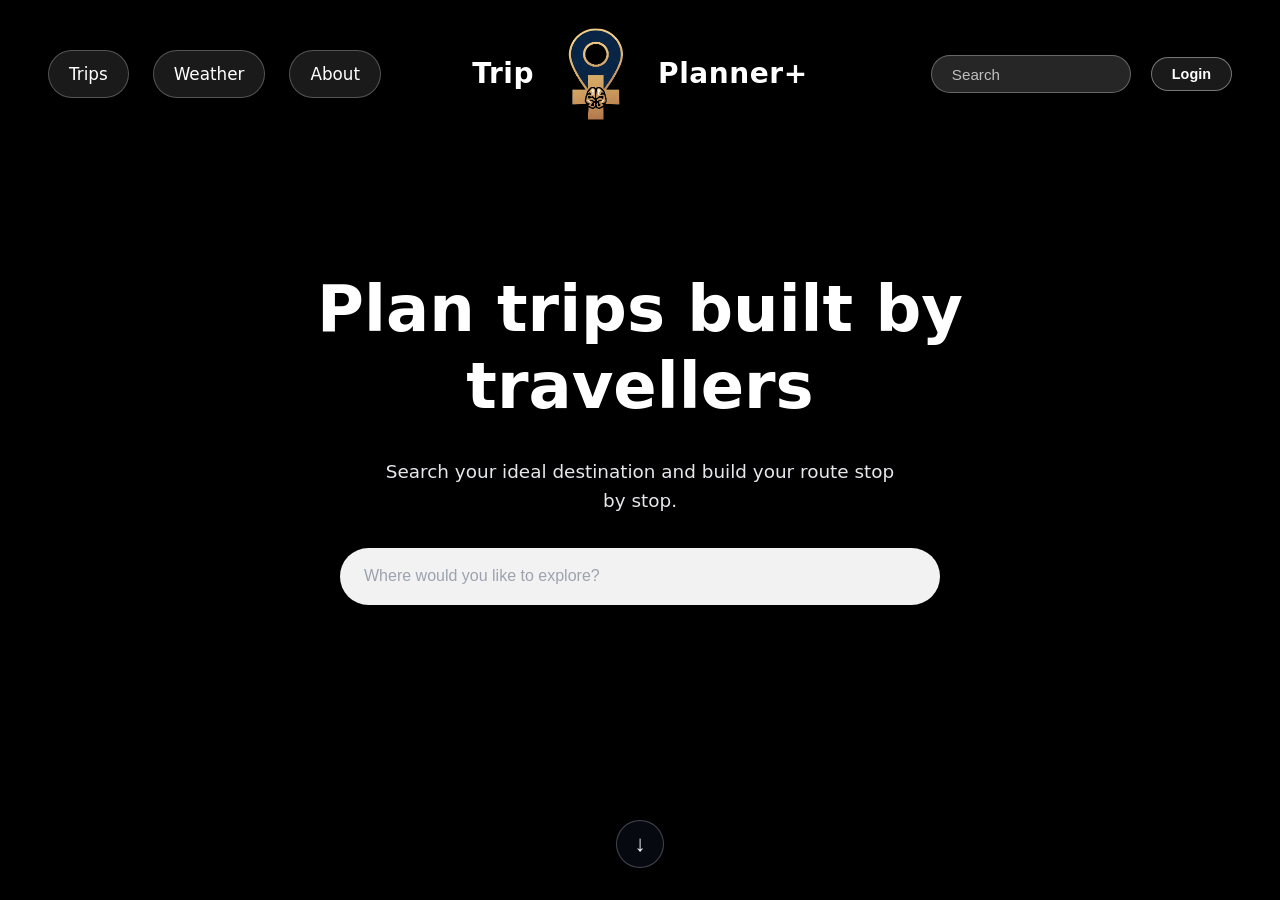
==== index.html @ b5f091ee "Scroll up and down in home, from hero to cards" ====
<!doctype html>
<html lang="en">
    <head>
        <meta charset="UTF-8" />
        <title id="page-title">TripPlanner+</title>
        <meta name="viewport" content="width=device-width, initial-scale=1" />
        <link rel="stylesheet" href="css/styles.css" />
        <link rel="stylesheet" id="page-styles" href="" />
    </head>

    <body>
        <header class="site-header">
            <div class="header-inner">
                <nav class="nav-left">
                    <a href="?page=trips">Trips</a>
                    <a href="?page=weather">Weather</a>
                    <a href="?page=about">About</a>
                </nav>

                <div class="nav-center">
                    <a href="?page=home" class="logo-center">
                        <p>Trip</p>
                        <img
                            class="logo-img"
                            src="media/logo.png"
                            alt="TripPlanner+ Logo"
                        />
                        <p>Planner+</p>
                    </a>
                </div>

                <div class="nav-right">
                    <form class="top-search" role="search">
                        <input
                            id="search-input"
                            type="search"
                            placeholder="Search"
                        />
                    </form>
                    <button class="btn btn-outline">Login</button>
                </div>
            </div>
        </header>

        <main id="page-root" class="page-root">
            <!-- Content loaded here -->
        </main>

        <script src="js/index.js"></script>
        <script src="js/home.js"></script>
        <script src="js/trips.js"></script>
    </body>
</html>
---- css/styles.css ----
/* ====== Reset / Base ====== */
*,
*::before,
*::after {
    box-sizing: border-box;
}

:root {
    --header-height: 70px; /* match your real header height */
}

html,
body {
    margin: 0;
    padding: 0;
    font-family:
        system-ui,
        -apple-system,
        BlinkMacSystemFont,
        "Segoe UI",
        sans-serif;
    background: #f9fafb;
    color: #111827;
    line-height: 1.6;
    overflow: hidden;
}

/* ====== Header ====== */
.site-header {
    position: fixed;
    top: 1.5rem;
    left: 0;
    right: 0;
    height: 80px;
    background: transparent;
    z-index: 100;
    display: flex;
    align-items: center;
}

.header-inner {
    width: 100%;
    max-width: 1400px;
    margin: 0 auto;
    padding: 0 3rem;
    display: grid;
    grid-template-columns: 1fr auto 1fr;
    align-items: center;
    gap: 4rem;
    height: 100%;
}

.page-root {
    padding: 0 1.5rem 3rem;
    max-width: 90%;
    margin: 0 auto;
    margin-top: var(--header-height); /* push content below navbar */
}

body.scrolled .site-header {
    background: #ffffff;
    border-bottom: 1px solid #e5e7eb;
}

/* Left nav */
/* Left nav - larger, transparent buttons */
.nav-left {
    display: flex;
    gap: 1.5rem;
    align-items: center;
    justify-self: start;
}

.nav-left a {
    text-decoration: none;
    color: #ffffff;
    font-size: 1.05rem;
    font-weight: 500;
    padding: 0.6rem 1.25rem;
    border-radius: 999px;
    border: 1px solid rgba(255, 255, 255, 0.25);
    background: rgba(255, 255, 255, 0.1);
    transition: all 0.2s ease;
}

.nav-left a:hover {
    background: rgba(255, 255, 255, 0.2);
    border-color: rgba(255, 255, 255, 0.4);
}

.nav-left a.active {
    background: rgba(4, 120, 87, 0.3);
    border-color: rgba(4, 120, 87, 0.5);
}

/* Center: Trip [Logo] Planner */
.nav-center {
    display: flex;
    align-items: center;
    justify-content: center;
    gap: 1rem;
}

.logo-center {
    display: flex;
    align-items: center;
    gap: 1rem;
    text-decoration: none;
    color: #ffffff;
    font-size: 1.75rem; /* much larger */
    font-weight: 700;
    letter-spacing: 0.02em;
}

.logo-img {
    height: 92px; /* larger logo */
    width: 92px;
    object-fit: contain;
}

/* Right: search + login */
.nav-right {
    display: flex;
    align-items: center;
    gap: 1.25rem;
    justify-self: end;
}

.top-search input {
    border-radius: 999px;
    border: 1px solid rgba(255, 255, 255, 0.3);
    background: rgba(255, 255, 255, 0.15);
    padding: 0.6rem 1.25rem;
    font-size: 0.95rem;
    width: 200px;
    outline: none;
    color: #fff;
    transition: all 0.2s ease;
}

.top-search input::placeholder {
    color: rgba(255, 255, 255, 0.7);
}

.top-search input:focus {
    border-color: rgba(255, 255, 255, 0.6);
    background: rgba(255, 255, 255, 0.25);
}

/* Buttons */
.btn {
    border-radius: 999px;
    border: none;
    padding: 0.5rem 1.2rem;
    font-size: 0.9rem;
    font-weight: 600;
    cursor: pointer;
    transition: all 0.2s ease;
}

.btn-outline {
    border-radius: 999px;
    border: 1px solid rgba(255, 255, 255, 0.4);
    background: rgba(255, 255, 255, 0.1);
    color: #fff;
    padding: 0.5rem 1.25rem;
    font-size: 0.9rem;
    font-weight: 600;
    cursor: pointer;
    transition: all 0.2s ease;
}

.btn-outline:hover {
    background: #ffffff;
    color: #111827;
}

.page-root {
    padding: 0;
    margin: 0;
    width: 100%;
    max-width: 100%;
}

/* ====== Footer ====== */
.site-footer {
    background: #f3f4f6;
    border-top: 1px solid #e5e7eb;
    padding: 1.5rem 1.5rem;
    text-align: center;
    color: #6b7280;
    font-size: 0.875rem;
}
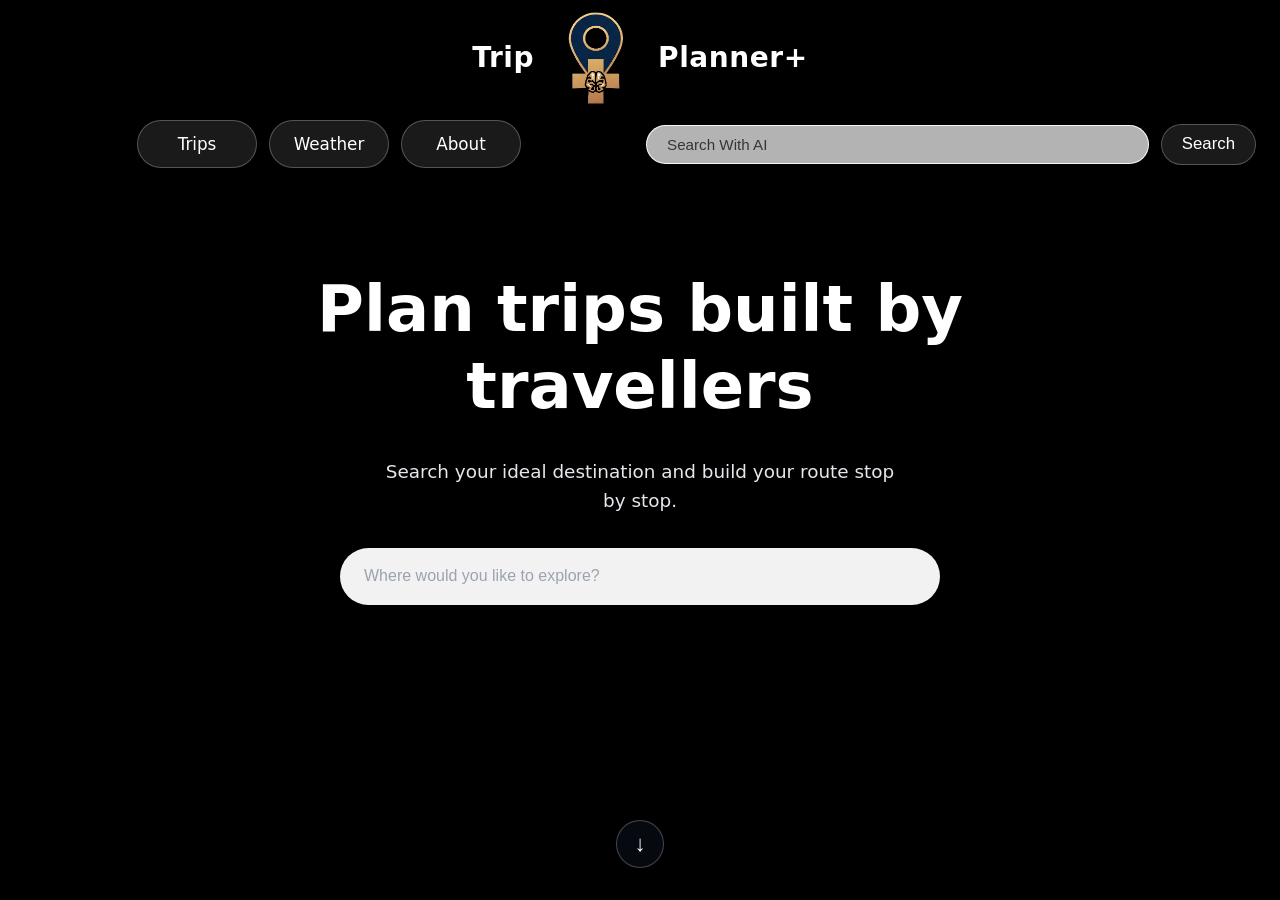
==== commit 7213cc8b: "Home fully responsive" ====
--- a/index.html
+++ b/index.html
@@ -10,7 +10,7 @@
 
     <body>
         <header class="site-header">
-            <div class="header-inner">
+            <div class="navbar">
                 <nav class="nav-left">
                     <a href="?page=trips">Trips</a>
                     <a href="?page=weather">Weather</a>
@@ -34,10 +34,10 @@
                         <input
                             id="search-input"
                             type="search"
-                            placeholder="Search"
+                            placeholder="Search With AI"
                         />
                     </form>
-                    <button class="btn btn-outline">Login</button>
+                    <button class="btn btn-outline">Search</button>
                 </div>
             </div>
         </header>
--- a/css/styles.css
+++ b/css/styles.css
@@ -1,12 +1,14 @@
-/* ====== Reset / Base ====== */
+:root {
+    --header-height: 70px;
+    --gold: 210, 163, 100; /* #d2a364 */
+    --gold-transparent: rgba(210, 163, 100, 0.7);
+}
+
+/* Reset / base */
 *,
 *::before,
 *::after {
     box-sizing: border-box;
-}
-
-:root {
-    --header-height: 70px; /* match your real header height */
 }
 
 html,
@@ -25,7 +27,29 @@
     overflow: hidden;
 }
 
-/* ====== Header ====== */
+.no-drag,
+.site-header,
+.logo-center,
+.home-card,
+.nav-left a,
+.nav-right *,
+h1,
+h2,
+h3,
+p,
+img {
+    -webkit-user-drag: none;
+    user-select: none;
+}
+
+h1,
+h2,
+h3,
+p {
+    text-shadow: 2px 4px 16px rgba(0, 0, 0, 1);
+}
+
+/* Header */
 .site-header {
     position: fixed;
     top: 1.5rem;
@@ -38,40 +62,134 @@
     align-items: center;
 }
 
-.header-inner {
+body.scrolled .site-header {
+    background: #ffffff;
+    border-bottom: 1px solid #e5e7eb;
+}
+
+.page-root {
+    padding: 0;
+    margin: 0;
+    width: 100%;
+    max-width: 100%;
+}
+
+/* Main navbar container */
+.navbar {
     width: 100%;
     max-width: 1400px;
     margin: 0 auto;
     padding: 0 3rem;
-    display: grid;
-    grid-template-columns: 1fr auto 1fr;
-    align-items: center;
-    gap: 4rem;
-    height: 100%;
-}
-
-.page-root {
-    padding: 0 1.5rem 3rem;
-    max-width: 90%;
-    margin: 0 auto;
-    margin-top: var(--header-height); /* push content below navbar */
-}
-
-body.scrolled .site-header {
-    background: #ffffff;
-    border-bottom: 1px solid #e5e7eb;
+
+    display: flex;
+    align-items: center;
+    justify-content: space-between;
+    gap: 3rem;
 }
 
 /* Left nav */
-/* Left nav - larger, transparent buttons */
 .nav-left {
     display: flex;
+    flex: 0 0 auto;
     gap: 1.5rem;
     align-items: center;
-    justify-self: start;
 }
 
 .nav-left a {
+    text-decoration: none;
+    color: #ffffff;
+    font-size: 1.05rem;
+    width: 120px;
+    font-weight: 500;
+    display: inline-flex;
+    justify-content: center;
+    align-items: center;
+    text-align: center;
+    padding: 0.6rem 1.25rem;
+    border-radius: 999px;
+    border: 1px solid rgba(255, 255, 255, 0.25);
+    background: rgba(255, 255, 255, 0.1);
+    transition: all 0.2s ease;
+    backdrop-filter: blur(8px);
+}
+
+.nav-left a:hover {
+    background: var(--gold-transparent);
+    border-color: rgba(255, 255, 255, 0.4);
+}
+
+.nav-left a.active {
+    background: var(--gold-transparent);
+    border-color: var(--gold-transparent);
+}
+
+/* Center logo/title */
+.nav-center {
+    display: flex;
+    flex: 0 1 auto;
+    text-align: center;
+    align-items: center;
+    justify-content: center;
+    gap: 1rem;
+}
+
+.logo-center {
+    display: flex;
+    align-items: center;
+    gap: 1rem;
+    text-decoration: none;
+    color: #ffffff;
+    font-size: 1.75rem;
+    font-weight: 700;
+    letter-spacing: 0.02em;
+}
+
+.logo-img {
+    height: 92px;
+    width: 92px;
+    object-fit: contain;
+}
+
+/* Right: search + login */
+.nav-right {
+    display: flex;
+    align-items: center;
+    gap: 1.25rem;
+    flex: 1 1 0;
+    max-width: 660px; /* or clamp here too if you want */
+}
+
+.top-search {
+    display: flex;
+    align-items: center;
+    gap: 0.5rem;
+    width: 100%;
+}
+
+.top-search input {
+    flex: 1 1 auto;
+    width: clamp(200px, 100%, 460px); /* min 200px, max 460px */
+    border-radius: 999px;
+    border: 1px solid rgba(255, 255, 255, 0.9);
+    background: rgba(255, 255, 255, 0.7);
+    padding: 0.6rem 1.25rem;
+    font-size: 0.95rem;
+    outline: none;
+    color: rgba(0, 0, 0, 1);
+    transition: all 0.2s ease;
+    backdrop-filter: blur(8px);
+}
+
+.top-search input::placeholder {
+    color: rgba(0, 0, 0, 0.7);
+}
+
+.top-search input:focus {
+    border-color: rgba(255, 255, 255, 0.6);
+    background: rgba(255, 255, 255, 0.25);
+}
+
+.nav-right button {
     text-decoration: none;
     color: #ffffff;
     font-size: 1.05rem;
@@ -81,74 +199,12 @@
     border: 1px solid rgba(255, 255, 255, 0.25);
     background: rgba(255, 255, 255, 0.1);
     transition: all 0.2s ease;
-}
-
-.nav-left a:hover {
-    background: rgba(255, 255, 255, 0.2);
-    border-color: rgba(255, 255, 255, 0.4);
-}
-
-.nav-left a.active {
-    background: rgba(4, 120, 87, 0.3);
-    border-color: rgba(4, 120, 87, 0.5);
-}
-
-/* Center: Trip [Logo] Planner */
-.nav-center {
-    display: flex;
-    align-items: center;
-    justify-content: center;
-    gap: 1rem;
-}
-
-.logo-center {
-    display: flex;
-    align-items: center;
-    gap: 1rem;
-    text-decoration: none;
-    color: #ffffff;
-    font-size: 1.75rem; /* much larger */
-    font-weight: 700;
-    letter-spacing: 0.02em;
-}
-
-.logo-img {
-    height: 92px; /* larger logo */
-    width: 92px;
-    object-fit: contain;
-}
-
-/* Right: search + login */
-.nav-right {
-    display: flex;
-    align-items: center;
-    gap: 1.25rem;
-    justify-self: end;
-}
-
-.top-search input {
-    border-radius: 999px;
-    border: 1px solid rgba(255, 255, 255, 0.3);
-    background: rgba(255, 255, 255, 0.15);
-    padding: 0.6rem 1.25rem;
-    font-size: 0.95rem;
-    width: 200px;
-    outline: none;
-    color: #fff;
-    transition: all 0.2s ease;
-}
-
-.top-search input::placeholder {
-    color: rgba(255, 255, 255, 0.7);
-}
-
-.top-search input:focus {
-    border-color: rgba(255, 255, 255, 0.6);
-    background: rgba(255, 255, 255, 0.25);
-}
-
-/* Buttons */
+    backdrop-filter: blur(8px);
+}
+
+/* Generic buttons */
 .btn {
+    width: 100px;
     border-radius: 999px;
     border: none;
     padding: 0.5rem 1.2rem;
@@ -156,13 +212,14 @@
     font-weight: 600;
     cursor: pointer;
     transition: all 0.2s ease;
+    backdrop-filter: blur(8px);
 }
 
 .btn-outline {
     border-radius: 999px;
     border: 1px solid rgba(255, 255, 255, 0.4);
     background: rgba(255, 255, 255, 0.1);
-    color: #fff;
+    color: rgba(195, 143, 87, 0.5);
     padding: 0.5rem 1.25rem;
     font-size: 0.9rem;
     font-weight: 600;
@@ -171,23 +228,83 @@
 }
 
 .btn-outline:hover {
-    background: #ffffff;
+    background: var(--gold-transparent);
     color: #111827;
 }
 
-.page-root {
-    padding: 0;
-    margin: 0;
-    width: 100%;
-    max-width: 100%;
-}
-
-/* ====== Footer ====== */
-.site-footer {
-    background: #f3f4f6;
-    border-top: 1px solid #e5e7eb;
-    padding: 1.5rem 1.5rem;
-    text-align: center;
-    color: #6b7280;
-    font-size: 0.875rem;
-}
+@media (max-width: 1324px) and (min-width: 768px) {
+    .site-header {
+        position: fixed;
+        top: 3rem; /* keep same offset */
+    }
+
+    .navbar {
+        top: 1.5rem;
+        padding: 0.5rem 1.5rem; /* adds a bit of top/bottom, keeps header top constant */
+        flex-wrap: wrap;
+        row-gap: 0.75rem;
+        column-gap: 0.75rem;
+    }
+
+    .nav-left,
+    .nav-right {
+        order: 1; /* both on the first row */
+        flex: 1 1 0; /* same width on each side */
+        display: flex;
+        justify-content: center; /* center their a/button children */
+        gap: 0.75rem;
+    }
+
+    .nav-center {
+        order: 0;
+        flex-basis: 100%;
+        display: flex;
+        justify-content: center;
+    }
+
+    .nav-left a,
+    .nav-right a,
+    .nav-right button {
+        text-align: center;
+    }
+}
+
+@media (max-width: 768px) {
+    .site-header {
+        position: fixed;
+        top: 4.6rem; /* keep same offset */
+    }
+
+    .navbar {
+        top: 1.5rem;
+        padding: 0 1rem;
+        flex-direction: column; /* stack vertically */
+        align-items: center;
+        gap: 0.75rem;
+    }
+
+    .nav-center {
+        /* logo first */
+        order: 1;
+        width: auto;
+        display: flex;
+        justify-content: center;
+    }
+
+    .nav-left {
+        /* buttons second */
+        order: 2;
+        display: flex;
+        justify-content: space-evenly;
+        gap: 0.5rem;
+        width: 100%;
+    }
+
+    .nav-right {
+        /* search/login third */
+        order: 3;
+        display: flex;
+        gap: 0.5rem;
+        width: 100%;
+    }
+}
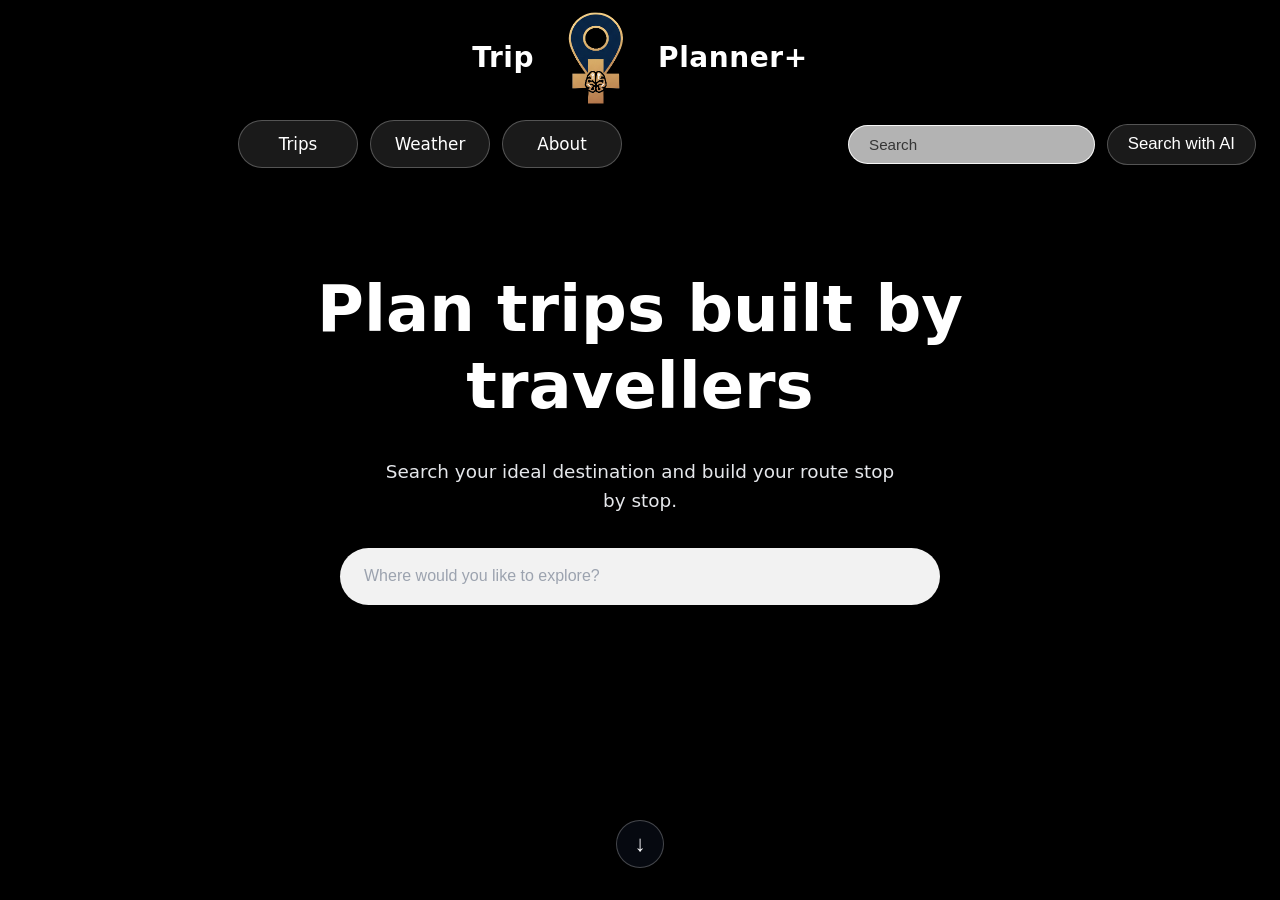
==== commit 3933839b: "Home and trips done (trips needs to be a bit more responsive)" ====
--- a/index.html
+++ b/index.html
@@ -34,10 +34,10 @@
                         <input
                             id="search-input"
                             type="search"
-                            placeholder="Search With AI"
+                            placeholder="Search"
                         />
                     </form>
-                    <button class="btn btn-outline">Search</button>
+                    <button class="btn btn-outline">Search with AI</button>
                 </div>
             </div>
         </header>
@@ -45,7 +45,6 @@
         <main id="page-root" class="page-root">
             <!-- Content loaded here -->
         </main>
-
         <script src="js/index.js"></script>
         <script src="js/home.js"></script>
         <script src="js/trips.js"></script>
--- a/css/styles.css
+++ b/css/styles.css
@@ -156,7 +156,7 @@
     align-items: center;
     gap: 1.25rem;
     flex: 1 1 0;
-    max-width: 660px; /* or clamp here too if you want */
+    max-width: 408px;
 }
 
 .top-search {
@@ -193,6 +193,9 @@
     text-decoration: none;
     color: #ffffff;
     font-size: 1.05rem;
+    width: fit-content;
+    display: inline-flex;
+    white-space: nowrap;
     font-weight: 500;
     padding: 0.6rem 1.25rem;
     border-radius: 999px;
@@ -204,10 +207,11 @@
 
 /* Generic buttons */
 .btn {
-    width: 100px;
+    width: auto;
     border-radius: 999px;
     border: none;
     padding: 0.5rem 1.2rem;
+    white-space: wrap;
     font-size: 0.9rem;
     font-weight: 600;
     cursor: pointer;
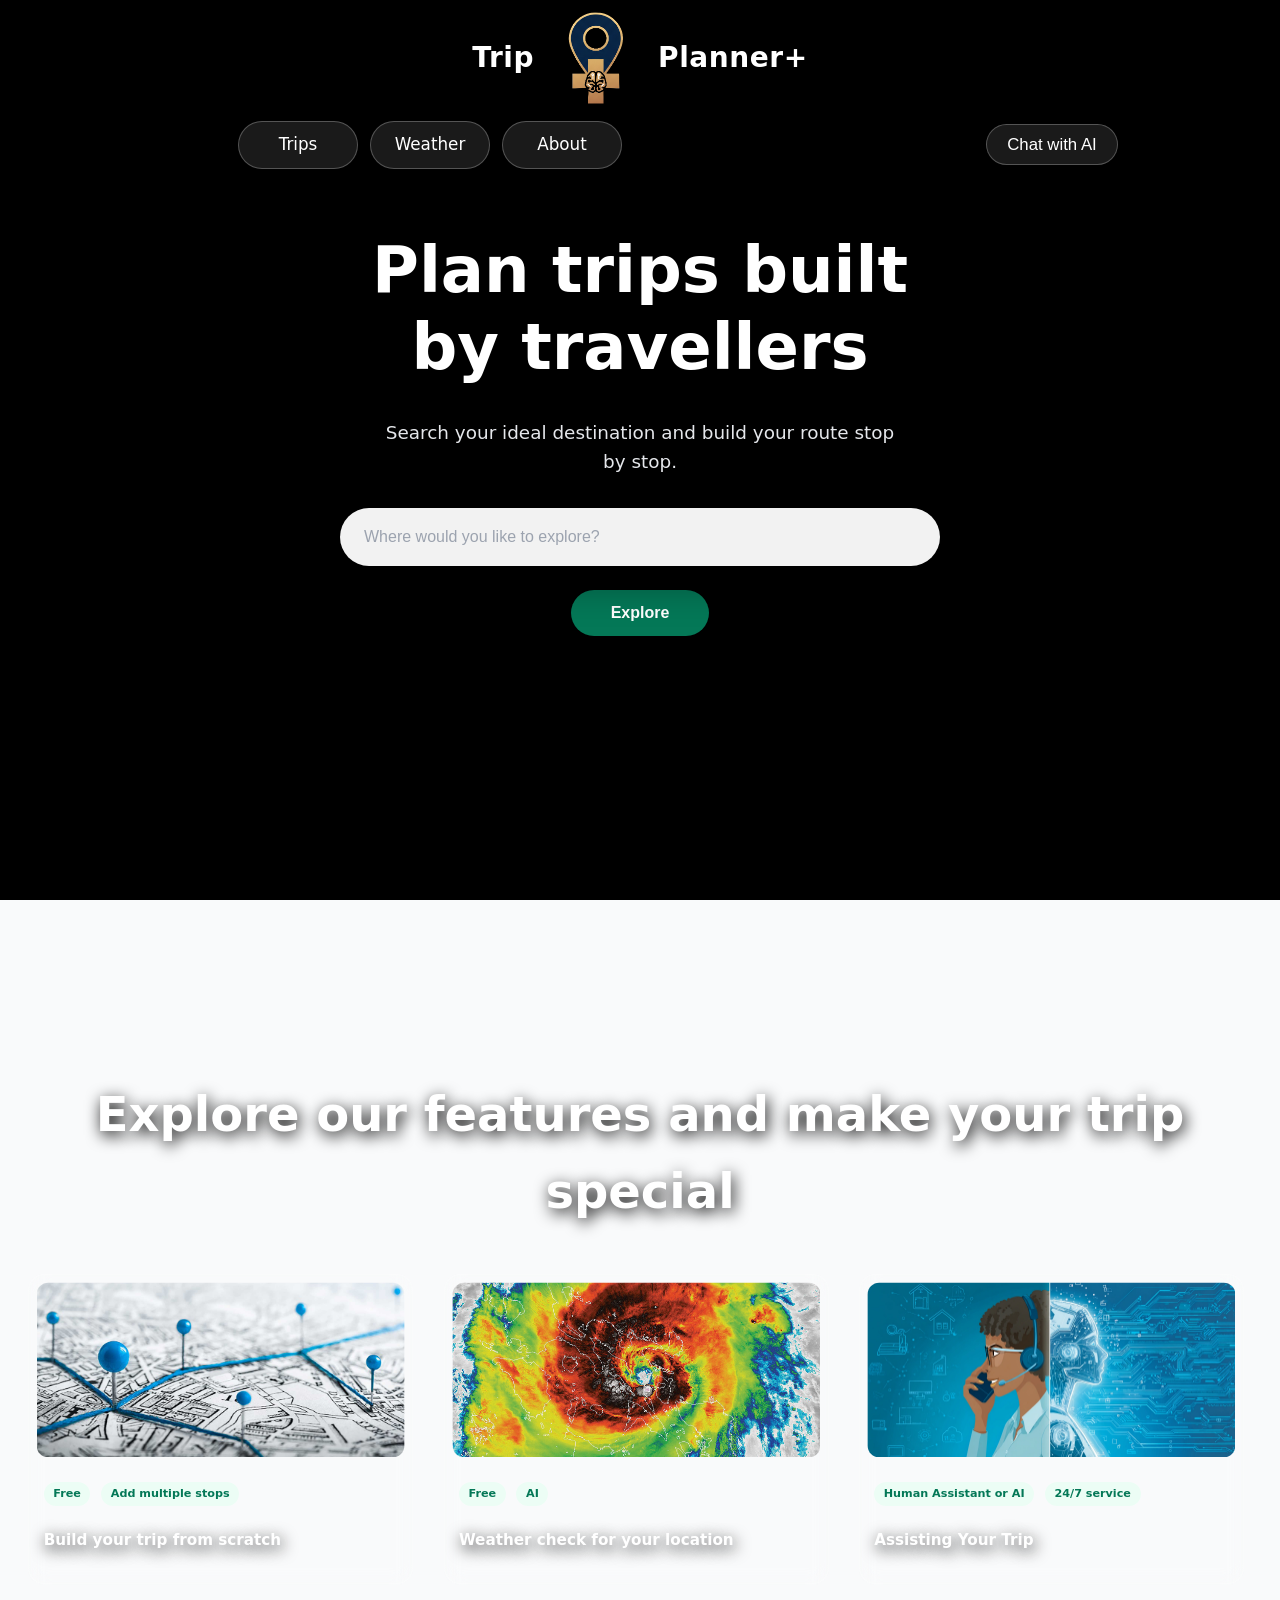
==== commit 03a5702d: "Chat with AI implemented" ====
--- a/index.html
+++ b/index.html
@@ -5,6 +5,7 @@
         <title id="page-title">TripPlanner+</title>
         <meta name="viewport" content="width=device-width, initial-scale=1" />
         <link rel="stylesheet" href="css/styles.css" />
+        <link rel="stylesheet" href="css/chat.css" />
         <link rel="stylesheet" id="page-styles" href="" />
     </head>
 
@@ -30,23 +31,39 @@
                 </div>
 
                 <div class="nav-right">
-                    <form class="top-search" role="search">
-                        <input
-                            id="search-input"
-                            type="search"
-                            placeholder="Search"
-                        />
-                    </form>
-                    <button class="btn btn-outline">Search with AI</button>
+                    <button class="btn btn-outline" id="ai-chat-btn" type="button">Chat with AI</button>
                 </div>
             </div>
         </header>
 
+        <!-- AI chat -->
+        <div class="ai-chat-overlay" id="ai-chat-overlay">
+            <div class="ai-chat-popup">
+                <div class="ai-chat-header">
+                    <h3>Trip Suggestions</h3>
+                    <button class="ai-chat-close" id="ai-chat-close">&times;</button>
+                </div>
+                <div class="ai-chat-messages" id="ai-chat-messages">
+                    <div class="ai-message incoming">
+                        <p>Hi! I'm your personal AI travel assistant. Ask me for destination ideas, activity suggestions or travel tips!</p>
+                    </div>
+                </div>
+                <form class="ai-chat-input" id="ai-chat-form">
+                    <input type="text" id="ai-chat-input" placeholder="Ask for trip suggestions..." autocomplete="off" />
+                    <button type="submit" class="ai-send-btn">Send</button>
+                </form>
+            </div>
+        </div>
+
         <main id="page-root" class="page-root">
             <!-- Content loaded here -->
         </main>
+        <script src="js/config.js"></script>
         <script src="js/index.js"></script>
         <script src="js/home.js"></script>
         <script src="js/trips.js"></script>
+        <script src="js/about.js"></script>
+        <script src="js/weather.js"></script>
+        <script src="js/ai.js"></script>
     </body>
 </html>
--- a/css/styles.css
+++ b/css/styles.css
@@ -1,5 +1,6 @@
 :root {
     --header-height: 70px;
+    --header-actual-height: 5.5rem;
     --gold: 210, 163, 100; /* #d2a364 */
     --gold-transparent: rgba(210, 163, 100, 0.7);
 }
@@ -24,7 +25,8 @@
     background: #f9fafb;
     color: #111827;
     line-height: 1.6;
-    overflow: hidden;
+    overflow-x: hidden;
+    overflow-y: auto;
 }
 
 .no-drag,
@@ -52,23 +54,28 @@
 /* Header */
 .site-header {
     position: fixed;
-    top: 1.5rem;
+    top: 0;
     left: 0;
     right: 0;
-    height: 80px;
-    background: transparent;
+    background: rgba(0, 0, 0, 0.6);
+    backdrop-filter: blur(10px);
+    -webkit-backdrop-filter: blur(10px);
     z-index: 100;
     display: flex;
     align-items: center;
+    padding-bottom: 0.5rem;
 }
 
 body.scrolled .site-header {
-    background: #ffffff;
+    background: rgba(255, 255, 255, 0.65);
+    backdrop-filter: blur(12px);
+    -webkit-backdrop-filter: blur(12px);
     border-bottom: 1px solid #e5e7eb;
 }
 
 .page-root {
     padding: 0;
+    padding-top: calc(var(--header-actual-height) + 1rem);
     margin: 0;
     width: 100%;
     max-width: 100%;
@@ -125,15 +132,16 @@
 
 /* Center logo/title */
 .nav-center {
-    display: flex;
+    display: flex;  
     flex: 0 1 auto;
     text-align: center;
     align-items: center;
+    align-self: center;
     justify-content: center;
     gap: 1rem;
 }
 
-.logo-center {
+.logo-center, .empty-trips-message {
     display: flex;
     align-items: center;
     gap: 1rem;
@@ -237,9 +245,13 @@
 }
 
 @media (max-width: 1324px) and (min-width: 768px) {
+    :root {
+        --header-actual-height: 10rem;
+    }
+
     .site-header {
         position: fixed;
-        top: 3rem; /* keep same offset */
+        top: 0;
     }
 
     .navbar {
@@ -274,17 +286,22 @@
 }
 
 @media (max-width: 768px) {
+    :root {
+        --header-actual-height: 14rem;
+    }
+
     .site-header {
         position: fixed;
-        top: 4.6rem; /* keep same offset */
+        top: 0;
+        overflow: hidden;
     }
 
     .navbar {
         top: 1.5rem;
-        padding: 0 1rem;
+        padding: 0.5rem 1rem;
         flex-direction: column; /* stack vertically */
         align-items: center;
-        gap: 0.75rem;
+        gap: 0.5rem;
     }
 
     .nav-center {
@@ -295,20 +312,55 @@
         justify-content: center;
     }
 
+    .logo-img {
+        height: 64px;
+        width: 64px;
+    }
+
+    .logo-center {
+        font-size: 1.25rem;
+        gap: 0.5rem;
+    }
+
     .nav-left {
         /* buttons second */
         order: 2;
         display: flex;
-        justify-content: space-evenly;
+        justify-content: center;
+        flex-wrap: wrap;
         gap: 0.5rem;
         width: 100%;
+    }
+
+    .nav-left a {
+        width: auto;
+        min-width: 80px;
+        padding: 0.5rem 0.75rem;
+        font-size: 0.9rem;
     }
 
     .nav-right {
         /* search/login third */
         order: 3;
         display: flex;
+        flex-wrap: wrap;
+        justify-content: center;
         gap: 0.5rem;
         width: 100%;
     }
-}
+
+    .nav-right button {
+        font-size: 0.85rem;
+        padding: 0.5rem 0.75rem;
+    }
+
+    .top-search {
+        flex: 1 1 100%;
+        min-width: 0;
+    }
+
+    .top-search input {
+        width: 100%;
+        min-width: 0;
+    }
+}
--- a/css/chat.css
+++ b/css/chat.css
@@ -0,0 +1,207 @@
+/* AI Chat Popup Styles */
+
+.ai-chat-overlay {
+    position: fixed;
+    inset: 0;
+    background: rgba(0, 0, 0, 0.5);
+    backdrop-filter: blur(4px);
+    z-index: 200;
+    display: flex;
+    align-items: center;
+    justify-content: center;
+    opacity: 0;
+    visibility: hidden;
+    transition: opacity 0.2s ease, visibility 0.2s ease;
+}
+
+.ai-chat-overlay.active {
+    opacity: 1;
+    visibility: visible;
+}
+
+.ai-chat-popup {
+    width: 90%;
+    max-width: 480px;
+    max-height: 70vh;
+    background: rgba(30, 30, 35, 0.95);
+    border: 1px solid rgba(255, 255, 255, 0.15);
+    border-radius: 1rem;
+    backdrop-filter: blur(20px);
+    display: flex;
+    flex-direction: column;
+    overflow: hidden;
+    transform: translateY(20px);
+    transition: transform 0.2s ease;
+}
+
+.ai-chat-overlay.active .ai-chat-popup {
+    transform: translateY(0);
+}
+
+.ai-chat-header {
+    display: flex;
+    align-items: center;
+    justify-content: space-between;
+    padding: 1rem 1.25rem;
+    border-bottom: 1px solid rgba(255, 255, 255, 0.1);
+    background: rgba(255, 255, 255, 0.05);
+}
+
+.ai-chat-header h3 {
+    margin: 0;
+    font-size: 1.1rem;
+    font-weight: 600;
+    color: #fff;
+    text-shadow: none;
+}
+
+.ai-chat-close {
+    background: none;
+    border: none;
+    color: rgba(255, 255, 255, 0.7);
+    font-size: 1.5rem;
+    cursor: pointer;
+    padding: 0;
+    line-height: 1;
+    transition: color 0.2s ease;
+}
+
+.ai-chat-close:hover {
+    color: #fff;
+}
+
+/* Messages area */
+.ai-chat-messages {
+    flex: 1;
+    overflow-y: auto;
+    padding: 1rem;
+    display: flex;
+    flex-direction: column;
+    gap: 0.75rem;
+    min-height: 300px;
+}
+
+.ai-message {
+    max-width: 85%;
+    padding: 0.75rem 1rem;
+    border-radius: 1rem;
+    line-height: 1.5;
+    user-select: text;
+    -webkit-user-select: text;
+}
+
+.ai-message p {
+    margin: 0;
+    font-size: 0.95rem;
+    text-shadow: none;
+    color: inherit;
+    user-select: text;
+    -webkit-user-select: text;
+}
+
+/* Incoming messages (AI) */
+.ai-message.incoming {
+    align-self: flex-start;
+    background: rgba(255, 255, 255, 0.1);
+    border: 1px solid rgba(255, 255, 255, 0.15);
+    color: rgba(255, 255, 255, 0.9);
+    border-bottom-left-radius: 0.25rem;
+}
+
+/* Outgoing messages (User) */
+.ai-message.outgoing {
+    align-self: flex-end;
+    background: var(--gold-transparent, rgba(210, 163, 100, 0.7));
+    color: #1a1a1a;
+    border-bottom-right-radius: 0.25rem;
+}
+
+/* Typing indicator */
+.ai-message.typing {
+    display: flex;
+    gap: 0.3rem;
+    padding: 1rem;
+}
+
+.ai-message.typing span {
+    width: 8px;
+    height: 8px;
+    background: rgba(255, 255, 255, 0.5);
+    border-radius: 50%;
+    animation: typing 1.4s infinite ease-in-out;
+}
+
+.ai-message.typing span:nth-child(2) { animation-delay: 0.2s; }
+.ai-message.typing span:nth-child(3) { animation-delay: 0.4s; }
+
+@keyframes typing {
+    0%, 60%, 100% { transform: translateY(0); opacity: 0.5; }
+    30% { transform: translateY(-4px); opacity: 1; }
+}
+
+/* Input area */
+.ai-chat-input {
+    display: flex;
+    gap: 0.5rem;
+    padding: 1rem;
+    border-top: 1px solid rgba(255, 255, 255, 0.1);
+    background: rgba(255, 255, 255, 0.05);
+}
+
+.ai-chat-input input {
+    flex: 1;
+    padding: 0.75rem 1rem;
+    border: 1px solid rgba(255, 255, 255, 0.2);
+    border-radius: 999px;
+    background: rgba(255, 255, 255, 0.1);
+    color: #fff;
+    font-size: 0.95rem;
+    outline: none;
+    transition: border-color 0.2s ease, background 0.2s ease;
+}
+
+.ai-chat-input input::placeholder {
+    color: rgba(255, 255, 255, 0.5);
+}
+
+.ai-chat-input input:focus {
+    border-color: rgba(210, 163, 100, 0.7);
+    background: rgba(255, 255, 255, 0.15);
+}
+
+.ai-send-btn {
+    padding: 0.75rem 1.25rem;
+    border: none;
+    border-radius: 999px;
+    background: var(--gold-transparent, rgba(210, 163, 100, 0.7));
+    color: #1a1a1a;
+    font-size: 0.9rem;
+    font-weight: 600;
+    cursor: pointer;
+    transition: background 0.2s ease, transform 0.1s ease;
+}
+
+.ai-send-btn:hover {
+    background: rgba(210, 163, 100, 0.9);
+}
+
+.ai-send-btn:active {
+    transform: scale(0.97);
+}
+
+.ai-send-btn:disabled {
+    opacity: 0.5;
+    cursor: not-allowed;
+}
+
+/* Mobile adjustments */
+@media (max-width: 768px) {
+    .ai-chat-popup {
+        width: 95%;
+        max-height: 80vh;
+    }
+
+    .ai-chat-messages {
+        min-height: 250px;
+    }
+}
